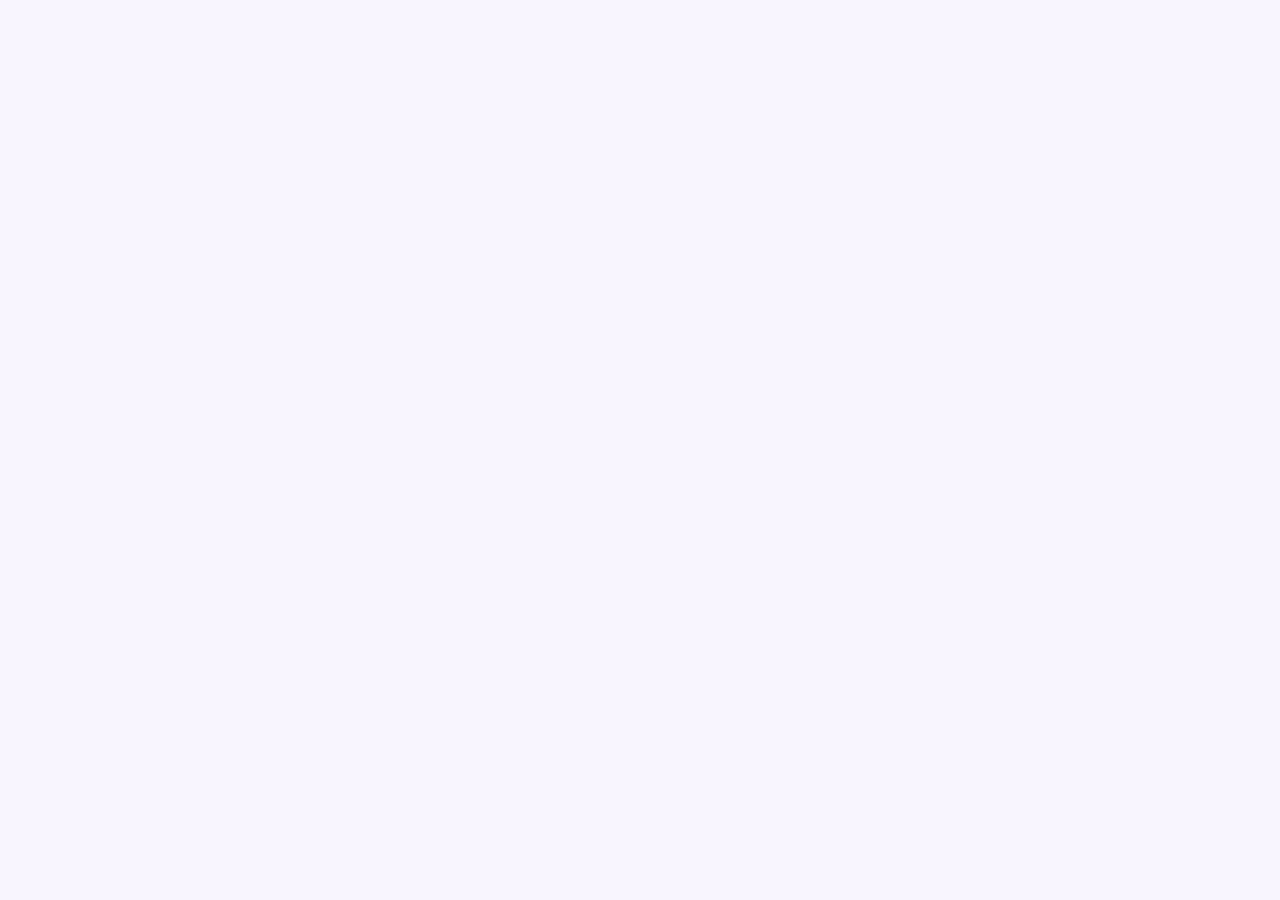
==== research.html @ 68baadb0 "Adição de novos elementos" ====
<!DOCTYPE html>
<html lang="pt-BR">
<head>
    <meta charset="UTF-8">
    <meta name="viewport" content="width=device-width, initial-scale=1.0">
    <title>Pesquisa - Plaquet.AI</title>
    <link href="https://fonts.googleapis.com/css2?family=Roboto:wght@400;700&display=swap" rel="stylesheet">
    <link rel="stylesheet" href="styles.css">
</head>
<body>
    <!-- ...header and nav from index.html... -->

    <div class="section-container">
        <div class="card">
            <h2>Metodologia</h2>
            <div class="timeline">
                <div class="timeline-item">
                    <h3>Coleta de Dados</h3>
                    <p>Processo de aquisição e preparação das imagens microscópicas.</p>
                </div>
                <div class="timeline-item">
                    <h3>Processamento de Imagens</h3>
                    <p>Técnicas avançadas de processamento digital.</p>
                </div>
                <!-- Add more timeline items -->
            </div>
        </div>

        <div class="card">
            <h2>Publicações</h2>
            <div class="publications-grid">
                <!-- Add publication cards -->
            </div>
        </div>
    </div>

    <!-- ...footer and scripts... -->
</body>
</html>
---- styles.css ----
:root {
  --primary-color: #6a1b9a;
  --secondary-color: #9c27b0;
  --accent-color: #e1bee7;
  --text-color: #333;
  --bg-color: #f8f5ff;
  --card-bg: white;
  --gradient: linear-gradient(135deg, #6a1b9a, #9c27b0);
  --transition: all 0.3s ease;
}

[data-theme="dark"] {
  --primary-color: #4a148c;
  --secondary-color: #6a1b9a;
  --text-color: #e1e1e1;
  --bg-color: #1a1a1a;
  --card-bg: #2d2d2d;
  --accent-color: #7c4dff;
}

body {
  font-family: 'Roboto', sans-serif;
  margin: 0;
  padding: 0;
  background-color: var(--bg-color);
  color: var(--text-color);
  transition: var(--transition);
}

header {
  background-color: var(--primary-color);
  padding: 2rem;
  position: relative;
  overflow: hidden;
}

.header-content {
  position: relative;
  z-index: 2;
  max-width: 1200px;
  margin: 0 auto;
  text-align: center;
}

.nav-container {
  background-color: var(--secondary-color);
  position: sticky;
  top: 0;
  z-index: 100;
}

nav {
  max-width: 1200px;
  margin: 0 auto;
  padding: 1rem;
  display: flex;
  justify-content: space-between;
  align-items: center;
}

.theme-toggle {
  background: none;
  border: none;
  color: white;
  cursor: pointer;
  font-size: 1.5rem;
}

.section-container {
  max-width: 1200px;
  margin: 0 auto;
  padding: 2rem;
  opacity: 0;
  transform: translateY(20px);
  transition: var(--transition);
}

.section-container.visible {
  opacity: 1;
  transform: translateY(0);
}

.card {
  background-color: var(--card-bg);
  border-radius: 10px;
  padding: 2rem;
  margin: 1rem 0;
  box-shadow: 0 4px 6px rgba(0, 0, 0, 0.1);
  transition: var(--transition);
}

.card:hover {
  transform: translateY(-5px);
  box-shadow: 0 6px 12px rgba(0, 0, 0, 0.15);
}

.team-grid {
  display: grid;
  grid-template-columns: repeat(auto-fit, minmax(250px, 1fr));
  gap: 2rem;
  margin-top: 2rem;
}

.team-member {
  text-align: center;
}

.team-member img {
  width: 150px;
  height: 150px;
  border-radius: 50%;
  object-fit: cover;
  margin-bottom: 1rem;
  transition: var(--transition);
}

.team-member:hover img {
  transform: scale(1.1);
}

.gallery {
  display: grid;
  grid-template-columns: repeat(auto-fit, minmax(300px, 1fr));
  gap: 1.5rem;
  padding: 1rem;
}
.gallery-item {
  position: relative;
  overflow: hidden;
  border-radius: 10px;
  aspect-ratio: 16/9;
}

.gallery-item img {
  width: 100%;
  height: 100%;
  object-fit: cover;
  transition: var(--transition);
}

.gallery-item:hover img {
  transform: scale(1.1);
}

.timeline {
  position: relative;
  max-width: 800px;
  margin: 0 auto;
}

.timeline-item {
  padding: 2rem;
  position: relative;
  margin-left: 2rem;
  border-left: 2px solid var(--primary-color);
}

.progress-bar {
  height: 6px;
  background: var(--gradient);
  border-radius: 3px;
  margin: 1rem 0;
}

.stats-grid {
  display: grid;
  grid-template-columns: repeat(auto-fit, minmax(200px, 1fr));
  gap: 1rem;
}

.stat-card {
  background: var(--gradient);
  color: white;
  padding: 1.5rem;
  border-radius: 10px;
  text-align: center;
}

.publications-grid {
  display: grid;
  grid-template-columns: repeat(auto-fit, minmax(250px, 1fr));
  gap: 2rem;
}

.publication-card {
  background: var(--card-bg);
  border-radius: 10px;
  padding: 1.5rem;
  box-shadow: 0 4px 6px rgba(0, 0, 0, 0.1);
}

@media (max-width: 768px) {
  nav {
    flex-direction: column;
    gap: 1rem;
  }
  
  .section-container {
    padding: 1rem;
  }
}
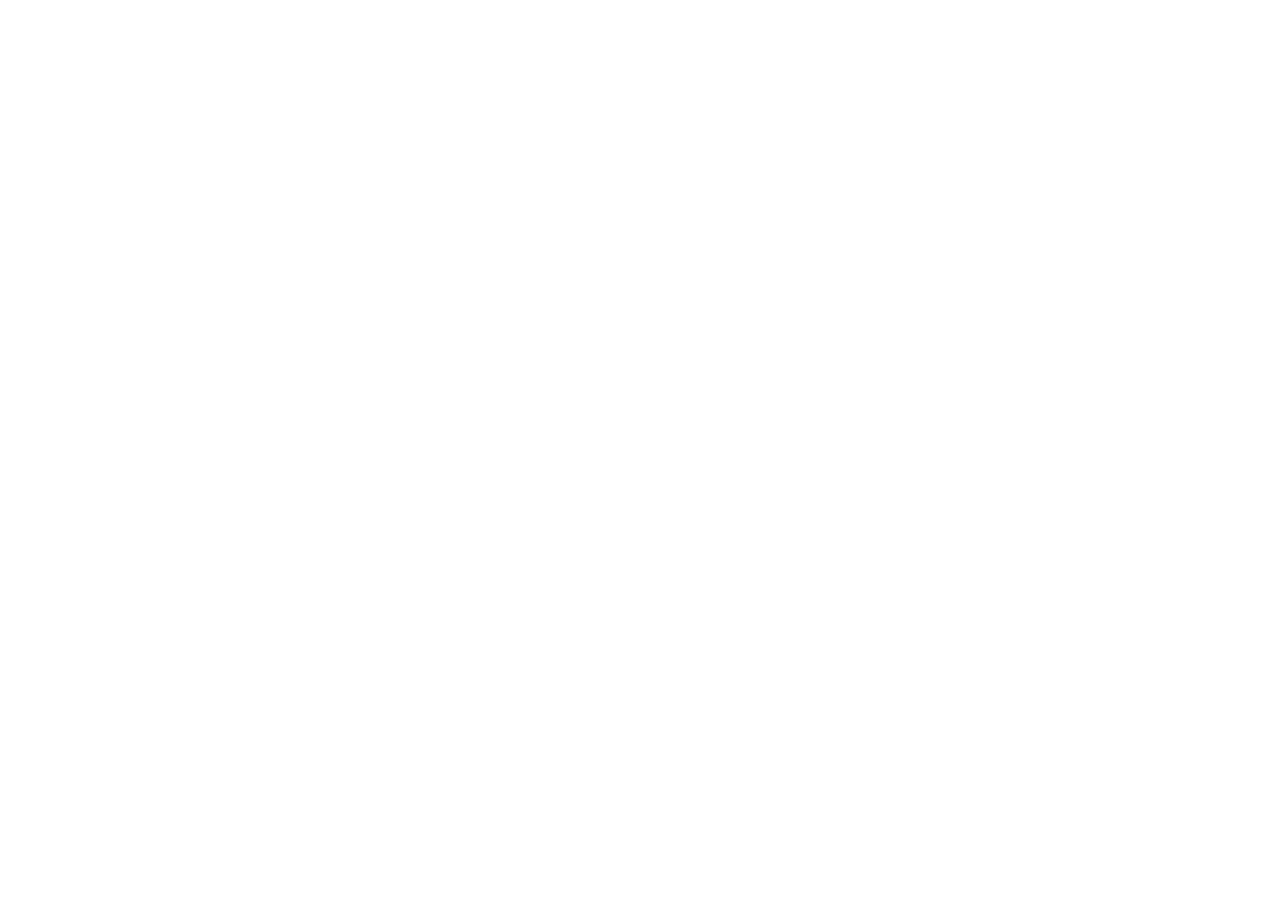
==== commit 13d9d060: "acabaaa" ====
--- a/research.html
+++ b/research.html
@@ -1,12 +1,18 @@
 <!DOCTYPE html>
 <html lang="pt-BR">
+
 <head>
     <meta charset="UTF-8">
     <meta name="viewport" content="width=device-width, initial-scale=1.0">
     <title>Pesquisa - Plaquet.AI</title>
-    <link href="https://fonts.googleapis.com/css2?family=Roboto:wght@400;700&display=swap" rel="stylesheet">
+    <link rel="preconnect" href="https://fonts.googleapis.com">
+    <link rel="preconnect" href="https://fonts.gstatic.com" crossorigin>
+    <link
+        href="https://fonts.googleapis.com/css2?family=Roboto:wght@300;400;500;700&family=Inter:wght@400;600&display=swap"
+        rel="stylesheet">
     <link rel="stylesheet" href="styles.css">
 </head>
+
 <body>
     <!-- ...header and nav from index.html... -->
 
@@ -36,4 +42,5 @@
 
     <!-- ...footer and scripts... -->
 </body>
-</html>
+
+</html>--- a/styles.css
+++ b/styles.css
@@ -2,60 +2,169 @@
   --primary-color: #6a1b9a;
   --secondary-color: #9c27b0;
   --accent-color: #e1bee7;
-  --text-color: #333;
-  --bg-color: #f8f5ff;
-  --card-bg: white;
+  --text-color: #2c3e50;
+  --bg-color: #ffffff;
+  --card-bg: #f8f9fa;
+  --card-text: #333333;
+  --nav-text: #ffffff;
   --gradient: linear-gradient(135deg, #6a1b9a, #9c27b0);
+  --card-shadow: 0 8px 16px rgba(106, 27, 154, 0.1);
+  --text-light: #ffffff;
+  --text-dark: #333333;
+  --footer-bg: #4a148c;
   --transition: all 0.3s ease;
 }
 
 [data-theme="dark"] {
-  --primary-color: #4a148c;
+  --primary-color: #9c27b0;
   --secondary-color: #6a1b9a;
-  --text-color: #e1e1e1;
+  --text-color: #f1f1f1;
   --bg-color: #1a1a1a;
   --card-bg: #2d2d2d;
-  --accent-color: #7c4dff;
-}
-
+  --card-text: #ffffff;
+  --accent-color: #ce93d8;
+}
+
+/* Configuração de fontes */
 body {
-  font-family: 'Roboto', sans-serif;
+  font-family: 'Roboto', -apple-system, BlinkMacSystemFont, 'Segoe UI', Oxygen, Ubuntu, Cantarell, sans-serif;
+  background-color: var(--bg-color);
+  color: var(--text-color);
+  line-height: 1.6;
   margin: 0;
   padding: 0;
-  background-color: var(--bg-color);
+  transition: var(--transition);
+  min-height: 100vh;
+}
+
+h1,
+h2,
+h3,
+h4,
+h5,
+h6 {
+  font-family: 'Inter', 'Roboto', sans-serif;
   color: var(--text-color);
-  transition: var(--transition);
-}
-
+  margin-bottom: 1rem;
+}
+
+/* Header modernizado */
 header {
-  background-color: var(--primary-color);
+  background: var(--gradient);
+  min-height: 60vh;
+  display: flex;
+  align-items: center;
+  justify-content: center;
+  position: relative;
+  overflow: hidden;
+}
+
+header::before {
+  content: '';
+  position: absolute;
+  top: 0;
+  left: 0;
+  right: 0;
+  bottom: 0;
+  background: linear-gradient(45deg, rgba(106, 27, 154, 0.8), rgba(156, 39, 176, 0.8));
+  z-index: 1;
+}
+
+/* Corrigir visibilidade do header */
+.header-content {
+  color: #ffffff;
+  text-shadow: 0 2px 4px rgba(0, 0, 0, 0.3);
+  z-index: 2;
+  position: relative;
+  max-width: 800px;
   padding: 2rem;
-  position: relative;
-  overflow: hidden;
-}
-
-.header-content {
-  position: relative;
-  z-index: 2;
-  max-width: 1200px;
-  margin: 0 auto;
-  text-align: center;
+}
+
+.header-content h1 {
+  font-size: 3.5rem;
+  margin-bottom: 1rem;
+  text-shadow: 2px 2px 4px rgba(0, 0, 0, 0.2);
+}
+
+.header-content p {
+  font-size: 1.5rem;
+  margin-bottom: 2rem;
+  opacity: 0.9;
+}
+
+.btn-primary {
+  background: var(--accent-color);
+  color: var(--primary-color);
+  padding: 1rem 2rem;
+  border-radius: 30px;
+  text-decoration: none;
+  font-weight: bold;
+  transition: transform 0.3s, box-shadow 0.3s;
+  display: inline-block;
+}
+
+.btn-primary:hover {
+  transform: translateY(-2px);
+  box-shadow: 0 4px 12px rgba(0, 0, 0, 0.2);
 }
 
 .nav-container {
-  background-color: var(--secondary-color);
+  background: rgba(255, 255, 255, 0.1);
+  backdrop-filter: blur(10px);
+  border-bottom: 1px solid rgba(255, 255, 255, 0.1);
   position: sticky;
   top: 0;
   z-index: 100;
+  -webkit-overflow-scrolling: touch;
 }
 
 nav {
   max-width: 1200px;
   margin: 0 auto;
-  padding: 1rem;
+  padding: 1rem 2rem;
   display: flex;
   justify-content: space-between;
   align-items: center;
+}
+
+.nav-links {
+  display: flex;
+  gap: 2rem;
+}
+
+/* Corrigir visibilidade da navegação */
+.nav-links a {
+  color: var(--primary-color);
+  background: rgba(255, 255, 255, 0.9);
+  padding: 0.8rem 1.5rem;
+  border-radius: 25px;
+  font-weight: 500;
+  transition: all 0.3s ease;
+  text-decoration: none;
+}
+
+[data-theme="dark"] .nav-links a {
+  color: var(--accent-color);
+}
+
+.nav-links a::after {
+  content: '';
+  position: absolute;
+  bottom: 0;
+  left: 0;
+  width: 0;
+  height: 2px;
+  background: var(--accent-color);
+  transition: width 0.3s;
+}
+
+.nav-links a:hover::after {
+  width: 100%;
+}
+
+.nav-links a:hover {
+  background: var(--accent-color);
+  color: var(--text-dark);
 }
 
 .theme-toggle {
@@ -73,6 +182,7 @@
   opacity: 0;
   transform: translateY(20px);
   transition: var(--transition);
+  width: 90%;
 }
 
 .section-container.visible {
@@ -80,13 +190,44 @@
   transform: translateY(0);
 }
 
+/* Corrigir visibilidade dos cards */
 .card {
-  background-color: var(--card-bg);
+  background: var(--card-bg);
+  color: var(--card-text);
   border-radius: 10px;
   padding: 2rem;
   margin: 1rem 0;
-  box-shadow: 0 4px 6px rgba(0, 0, 0, 0.1);
+  box-shadow: 0 4px 15px rgba(0, 0, 0, 0.1);
+  border: 1px solid rgba(0, 0, 0, 0.05);
   transition: var(--transition);
+  width: 100%;
+  box-sizing: border-box;
+  margin-bottom: 2rem;
+}
+
+.card-featured {
+  background: var(--gradient);
+  color: #ffffff;
+  border-radius: 20px;
+  padding: 2rem;
+  margin: 2rem 0;
+}
+
+.card-featured h2,
+.card-featured p,
+.carousel-item h2,
+.carousel-item p,
+.stat-card h3,
+.stat-card p {
+  color: #ffffff;
+  text-shadow: 0 1px 2px rgba(0, 0, 0, 0.2);
+}
+
+.card-glass {
+  background: rgba(255, 255, 255, 0.1);
+  backdrop-filter: blur(10px);
+  border: 1px solid rgba(255, 255, 255, 0.2);
+  border-radius: 15px;
 }
 
 .card:hover {
@@ -124,6 +265,7 @@
   gap: 1.5rem;
   padding: 1rem;
 }
+
 .gallery-item {
   position: relative;
   overflow: hidden;
@@ -153,6 +295,8 @@
   position: relative;
   margin-left: 2rem;
   border-left: 2px solid var(--primary-color);
+  background: var(--card-bg);
+  margin-bottom: 1.5rem;
 }
 
 .progress-bar {
@@ -176,6 +320,58 @@
   text-align: center;
 }
 
+.stats-container {
+  display: grid;
+  grid-template-columns: repeat(auto-fit, minmax(200px, 1fr));
+  gap: 1.5rem;
+  margin: 2rem 0;
+}
+
+.stat-box {
+  background: var(--card-bg);
+  color: var(--card-text);
+  padding: 1.5rem;
+  border-radius: 15px;
+  text-align: center;
+  box-shadow: var(--card-shadow);
+  transition: transform 0.3s;
+  border: 2px solid var(--accent-color);
+}
+
+.stat-box:hover {
+  transform: translateY(-5px);
+}
+
+.stats-container .stat-box h3 {
+  font-size: 2.5rem;
+  color: var(--primary-color);
+  margin-bottom: 0.5rem;
+}
+
+.feature-grid {
+  display: grid;
+  grid-template-columns: repeat(auto-fit, minmax(300px, 1fr));
+  gap: 2rem;
+  margin: 2rem 0;
+}
+
+.feature-card {
+  border: 1px solid rgba(106, 27, 154, 0.1);
+  background: var(--card-bg);
+  color: var(--card-text);
+  padding: 2rem;
+  border-radius: 15px;
+  box-shadow: var(--card-shadow);
+  display: flex;
+  flex-direction: column;
+  gap: 1rem;
+}
+
+.feature-icon {
+  font-size: 2.5rem;
+  color: var(--accent-color);
+}
+
 .publications-grid {
   display: grid;
   grid-template-columns: repeat(auto-fit, minmax(250px, 1fr));
@@ -189,13 +385,739 @@
   box-shadow: 0 4px 6px rgba(0, 0, 0, 0.1);
 }
 
+.carousel {
+  position: relative;
+  overflow: hidden;
+  border-radius: 15px;
+  margin: 2rem 0;
+  width: 100%;
+}
+
+.carousel-inner {
+  display: flex;
+  transition: transform 0.5s ease-in-out;
+  position: relative;
+  width: 100%;
+  height: 300px;
+}
+
+.carousel-item {
+  min-width: 100%;
+  padding: 2rem;
+  background: var(--gradient);
+  color: var(--text-light);
+}
+
+.carousel-controls {
+  position: absolute;
+  bottom: 1rem;
+  left: 50%;
+  transform: translateX(-50%);
+  display: flex;
+  gap: 0.5rem;
+}
+
+.carousel-dot {
+  width: 10px;
+  height: 10px;
+  border-radius: 50%;
+  background: rgba(255, 255, 255, 0.5);
+  cursor: pointer;
+}
+
+.carousel-dot.active {
+  background: white;
+}
+
+.faq-container {
+  max-width: 800px;
+  margin: 2rem auto;
+}
+
+.faq-item {
+  background: var(--card-bg);
+  border-radius: 10px;
+  margin-bottom: 1rem;
+  overflow: hidden;
+}
+
+.faq-question {
+  padding: 1.5rem;
+  cursor: pointer;
+  display: flex;
+  justify-content: space-between;
+  align-items: center;
+  font-weight: 500;
+}
+
+.faq-answer {
+  padding: 0 1.5rem;
+  max-height: 0;
+  overflow: hidden;
+  transition: max-height 0.3s ease, padding 0.3s ease;
+  background: var(--card-bg);
+  color: var(--text-color);
+}
+
+.faq-item.active .faq-answer {
+  max-height: 300px;
+  padding: 1.5rem;
+}
+
+.progress-container {
+  position: fixed;
+  top: 0;
+  left: 0;
+  width: 100%;
+  height: 4px;
+  z-index: 1000;
+}
+
+.progress-bar {
+  height: 100%;
+  background: var(--gradient);
+  width: 0;
+  transition: width 0.3s ease;
+}
+
 @media (max-width: 768px) {
   nav {
     flex-direction: column;
     gap: 1rem;
   }
-  
+
   .section-container {
     padding: 1rem;
   }
-}
+
+  .header-content h1 {
+    font-size: 2.5rem;
+  }
+
+  .header-content p {
+    font-size: 1.2rem;
+  }
+}
+
+/* Novos elementos modernos */
+.floating-action-button {
+  position: fixed;
+  bottom: 2rem;
+  right: 2rem;
+  width: 60px;
+  height: 60px;
+  border-radius: 50%;
+  background: var(--gradient);
+  color: white;
+  box-shadow: var(--card-shadow);
+  display: flex;
+  align-items: center;
+  justify-content: center;
+  cursor: pointer;
+  z-index: 100;
+  transition: transform 0.3s;
+}
+
+.floating-action-button:hover {
+  transform: scale(1.1);
+}
+
+.tech-stack-grid {
+  display: grid;
+  grid-template-columns: repeat(auto-fit, minmax(150px, 1fr));
+  gap: 1rem;
+  margin: 2rem 0;
+}
+
+.tech-item {
+  background: var(--card-bg);
+  padding: 1.5rem;
+  border-radius: 10px;
+  text-align: center;
+  box-shadow: var(--card-shadow);
+  transition: transform 0.3s;
+}
+
+.notification-badge {
+  position: relative;
+  display: inline-flex;
+}
+
+.badge {
+  position: absolute;
+  top: -8px;
+  right: -8px;
+  background: var(--accent-color);
+  color: var(--text-dark);
+  border-radius: 50%;
+  padding: 0.25rem 0.5rem;
+  font-size: 0.75rem;
+}
+
+.testimonial-card {
+  background: var(--card-bg);
+  padding: 3rem 2rem 2rem;
+  border-radius: 15px;
+  position: relative;
+  margin-top: 3rem;
+  text-align: center;
+}
+
+.testimonial-card blockquote {
+  font-size: 1.1rem;
+  color: var(--text-color);
+  margin: 1rem 0;
+}
+
+.testimonial-avatar {
+  width: 80px;
+  height: 80px;
+  border-radius: 50%;
+  position: absolute;
+  top: -40px;
+  left: 50%;
+  transform: translateX(-50%);
+  border: 4px solid var(--accent-color);
+}
+
+.timeline-modern {
+  position: relative;
+  padding: 2rem 0;
+}
+
+.timeline-modern::before {
+  content: '';
+  position: absolute;
+  top: 0;
+  left: 50%;
+  transform: translateX(-50%);
+  width: 2px;
+  height: 100%;
+  background: var(--gradient);
+}
+
+.timeline-item-modern {
+  width: 45%;
+  margin: 2rem 0;
+  position: relative;
+  transform: translateX(-100%);
+  opacity: 0;
+  transition: all 0.6s ease;
+}
+
+.timeline-item-modern:nth-child(even) {
+  transform: translateX(100%);
+  margin-left: auto;
+}
+
+.timeline-item-modern.visible {
+  opacity: 1;
+  transform: translateX(0);
+}
+
+/* Footer modernizado */
+footer {
+  background: var(--footer-bg);
+  color: var(--text-light);
+  padding: 4rem 0;
+  margin-top: 4rem;
+}
+
+.footer-content {
+  max-width: 1200px;
+  margin: 0 auto;
+  display: grid;
+  grid-template-columns: repeat(auto-fit, minmax(250px, 1fr));
+  gap: 2rem;
+  padding: 0 2rem;
+}
+
+.footer-section {
+  display: flex;
+  flex-direction: column;
+  gap: 1rem;
+}
+
+.footer-section h3 {
+  color: var(--accent-color);
+  margin-bottom: 1rem;
+}
+
+.footer-links {
+  list-style: none;
+  padding: 0;
+}
+
+.footer-links li {
+  margin-bottom: 0.5rem;
+}
+
+.footer-links a {
+  color: var(--text-light);
+  text-decoration: none;
+  opacity: 0.8;
+  transition: opacity 0.3s;
+}
+
+.footer-links a:hover {
+  opacity: 1;
+}
+
+.footer-bottom {
+  text-align: center;
+  padding-top: 2rem;
+  margin-top: 2rem;
+  border-top: 1px solid rgba(255, 255, 255, 0.1);
+}
+
+.social-links {
+  display: flex;
+  gap: 1rem;
+  justify-content: center;
+  margin-top: 1rem;
+}
+
+.social-links a {
+  color: var(--text-light);
+  font-size: 1.5rem;
+  opacity: 0.8;
+  transition: opacity 0.3s, transform 0.3s;
+}
+
+.social-links a:hover {
+  opacity: 1;
+  transform: translateY(-2px);
+}
+
+/* Elementos flutuantes */
+.floating-element {
+  animation: float 6s ease-in-out infinite;
+}
+
+@keyframes float {
+  0% {
+    transform: translateY(0px);
+  }
+
+  50% {
+    transform: translateY(-20px);
+  }
+
+  100% {
+    transform: translateY(0px);
+  }
+}
+
+/* Timeline moderna atualizada */
+.timeline-section {
+  padding: 4rem 0;
+  background: var(--bg-color);
+}
+
+.timeline-container {
+  max-width: 1000px;
+  margin: 0 auto;
+  position: relative;
+  padding: 2rem 0;
+}
+
+.timeline-container::before {
+  content: '';
+  position: absolute;
+  width: 4px;
+  height: 100%;
+  background: var(--gradient);
+  left: 50%;
+  transform: translateX(-50%);
+  border-radius: 2px;
+}
+
+.timeline-item {
+  width: calc(50% - 2rem);
+  margin: 2rem 0;
+  position: relative;
+  padding: 1.5rem;
+  background: var(--card-bg);
+  border-radius: 15px;
+  box-shadow: var(--card-shadow);
+  transition: transform 0.3s;
+}
+
+.timeline-item:hover {
+  transform: scale(1.03);
+}
+
+.timeline-item::before {
+  content: '';
+  position: absolute;
+  width: 20px;
+  height: 20px;
+  background: var(--primary-color);
+  border-radius: 50%;
+  top: 50%;
+  transform: translateY(-50%);
+}
+
+.timeline-item:nth-child(odd) {
+  margin-right: calc(50% + 2rem);
+}
+
+.timeline-item:nth-child(even) {
+  margin-left: calc(50% + 2rem);
+}
+
+.timeline-item:nth-child(odd)::before {
+  right: -3rem;
+}
+
+.timeline-item:nth-child(even)::before {
+  left: -3rem;
+}
+
+.timeline-date {
+  color: var(--accent-color);
+  font-weight: bold;
+  font-size: 1.2rem;
+  margin-bottom: 0.5rem;
+  font-weight: 600;
+}
+
+/* Elementos animados */
+.animated-shape {
+  position: absolute;
+  opacity: 0.1;
+  z-index: 0;
+  pointer-events: none;
+}
+
+.shape-1 {
+  top: 20%;
+  left: 10%;
+  animation: rotate 20s linear infinite;
+}
+
+.shape-2 {
+  top: 60%;
+  right: 10%;
+  animation: rotate 15s linear infinite reverse;
+}
+
+@keyframes rotate {
+  from {
+    transform: rotate(0deg);
+  }
+
+  to {
+    transform: rotate(360deg);
+  }
+}
+
+/* Animações de scroll */
+.fade-in {
+  opacity: 0;
+  transform: translateY(20px);
+  transition: opacity 0.6s ease-out, transform 0.6s ease-out;
+}
+
+.fade-in.visible {
+  opacity: 1;
+  transform: translateY(0);
+  transform: translateY(0);
+}
+
+/* Enhanced mobile responsive styles */
+@media (max-width: 768px) {
+  .header-content h1 {
+    font-size: 2rem;
+  }
+
+  .header-content p {
+    font-size: 1.1rem;
+  }
+
+  .nav-container {
+    padding: 0.5rem;
+  }
+
+  .nav-links {
+    flex-direction: column;
+    gap: 0.5rem;
+    width: 100%;
+    text-align: center;
+  }
+
+  .nav-links a {
+    display: block;
+    padding: 0.8rem;
+  }
+
+  .feature-grid {
+    grid-template-columns: 1fr;
+    gap: 1rem;
+  }
+
+  .timeline-container::before {
+    left: 0;
+  }
+
+  .timeline-item {
+    width: calc(100% - 3rem);
+    margin-left: 3rem !important;
+    margin-right: 0 !important;
+  }
+
+  .timeline-item::before {
+    left: -3rem !important;
+    right: auto !important;
+  }
+
+  .footer-content {
+    grid-template-columns: 1fr;
+    text-align: center;
+  }
+
+  .tech-stack-grid {
+    grid-template-columns: repeat(auto-fit, minmax(120px, 1fr));
+  }
+
+  .carousel-item {
+    padding: 1.5rem;
+  }
+
+  .floating-action-button {
+    bottom: 1rem;
+    right: 1rem;
+    width: 50px;
+    height: 50px;
+  }
+
+  .header-content {
+    padding: 1rem;
+  }
+
+  .btn {
+    display: block;
+    margin: 1rem auto;
+    width: fit-content;
+  }
+
+  .team {
+    padding: 1rem;
+  }
+
+  .carousel-inner {
+    height: 400px;
+  }
+
+  .stat-box h3 {
+    font-size: 2rem;
+  }
+}
+
+/* Tablet responsive styles */
+@media (min-width: 769px) and (max-width: 1024px) {
+  .feature-grid {
+    grid-template-columns: repeat(2, 1fr);
+  }
+
+  .header-content {
+    width: 90%;
+  }
+
+  .timeline-item {
+    width: calc(50% - 3rem);
+  }
+}
+
+/* Touch device optimizations */
+@media (hover: none) {
+  .nav-links a:hover {
+    background: var(--accent-color);
+  }
+
+  .card:hover {
+    transform: none;
+    box-shadow: var(--card-shadow);
+  }
+
+  .floating-action-button:active {
+    transform: scale(0.95);
+  }
+}
+
+/* Novo elemento: Banner flutuante de novidades */
+.news-banner {
+  position: fixed;
+  bottom: 80px;
+  right: 20px;
+  background: var(--gradient);
+  color: white;
+  padding: 15px 25px;
+  border-radius: 12px;
+  box-shadow: 0 4px 15px rgba(106, 27, 154, 0.3);
+  z-index: 99;
+  animation: bounce 2 seconds infinite;
+  cursor: pointer;
+}
+
+@keyframes bounce {
+
+  0%,
+  100% {
+    transform: translateY(0);
+  }
+
+  50% {
+    transform: translateY(-10px);
+  }
+}
+
+/* Ajustar contraste para textos sobre fundos escuros */
+.card-featured h2,
+.card-featured p,
+.carousel-item h2,
+.carousel-item p,
+.stat-card h3,
+.stat-card p {
+  color: #ffffff;
+  text-shadow: 0 1px 2px rgba(0, 0, 0, 0.2);
+}
+
+/* Corrigir layout cards */
+.card {
+  width: 100%;
+  box-sizing: border-box;
+  margin-bottom: 2rem;
+}
+
+/* Corrigir FAQ section */
+.faq-answer {
+  padding: 0 1.5rem;
+  max-height: 0;
+  overflow: hidden;
+  transition: max-height 0.3s ease, padding 0.3s ease;
+  background: var(--card-bg);
+  color: var(--text-color);
+}
+
+/* Ajustar team section */
+.team {
+  display: grid;
+  grid-template-columns: repeat(auto-fit, minmax(250px, 1fr));
+  gap: 2rem;
+  padding: 2rem;
+}
+
+/* Corrigir testimonials layout */
+.testimonial-card {
+  padding: 3rem 2rem 2rem;
+  text-align: center;
+  margin-top: 3rem;
+}
+
+.testimonial-card blockquote {
+  font-size: 1.1rem;
+  color: var(--text-color);
+  margin: 1rem 0;
+}
+
+/* Ajustar carousel */
+.carousel {
+  position: relative;
+  width: 100%;
+  margin: 0 auto;
+}
+
+.carousel-inner {
+  position: relative;
+  width: 100%;
+  height: 300px;
+}
+
+/* Ajustar stats layout */
+.stats-container .stat-box h3 {
+  font-size: 2.5rem;
+  color: var(--primary-color);
+  margin-bottom: 0.5rem;
+}
+
+/* Melhorar botões */
+.btn {
+  display: inline-block;
+  padding: 1rem 2rem;
+  border-radius: 30px;
+  text-decoration: none;
+  font-weight: 600;
+  transition: all 0.3s ease;
+}
+
+.btn-primary {
+  background: #ffffff;
+  color: var(--primary-color);
+}
+
+.btn-outline {
+  border: 2px solid #ffffff;
+  color: #ffffff;
+  margin-left: 1rem;
+}
+
+/* Corrigir seção de impacto */
+#impact .card {
+  background: var(--gradient);
+  color: #ffffff;
+}
+
+#impact h2,
+#impact p {
+  color: #ffffff;
+}
+
+/* Ajustar timeline */
+.timeline-item {
+  background: var(--card-bg);
+  margin-bottom: 1.5rem;
+  position: relative;
+}
+
+.timeline-date {
+  font-weight: 600;
+  color: var(--accent-color);
+}
+
+/* Corrigir layout mobile */
+@media (max-width: 768px) {
+  .header-content {
+    padding: 1rem;
+  }
+
+  .btn {
+    display: block;
+    margin: 1rem auto;
+    width: fit-content;
+  }
+
+  .team {
+    padding: 1rem;
+  }
+
+  .carousel-inner {
+    height: 400px;
+  }
+
+  .stat-box h3 {
+    font-size: 2rem;
+  }
+}
+
+/* Ajustar espaçamentos */
+.section-container>*+* {
+  margin-top: 2rem;
+}
+
+/* Melhorar legibilidade de links */
+.nav-links a,
+.footer-links a {
+  opacity: 0.9;
+  font-weight: 500;
+}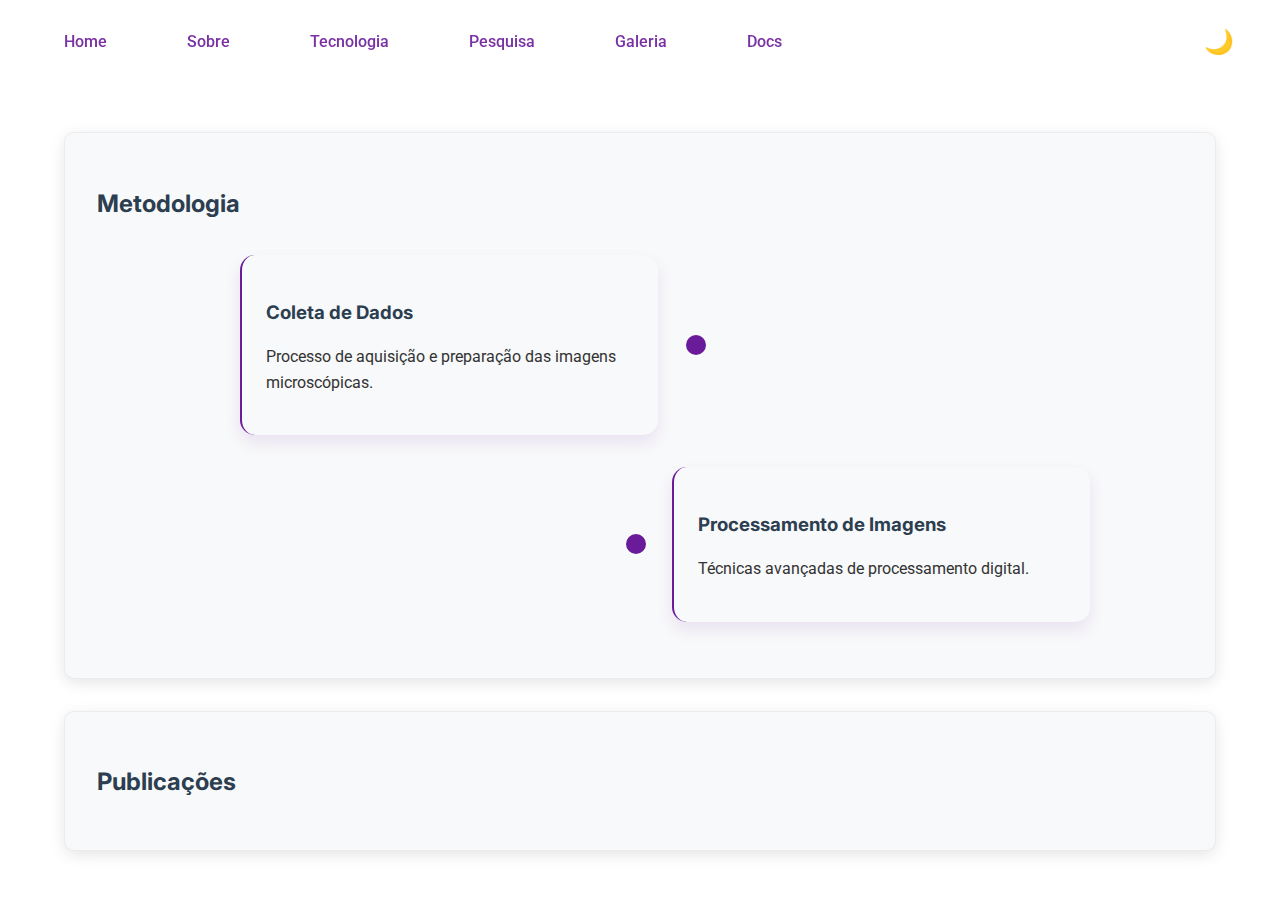
==== commit 8293e7ad: "Atualização de páginas" ====
--- a/research.html
+++ b/research.html
@@ -14,7 +14,20 @@
 </head>
 
 <body>
-    <!-- ...header and nav from index.html... -->
+    <div class="nav-container">
+        <nav>
+            <button class="nav-toggle" aria-label="Toggle menu">☰</button>
+            <div class="nav-links">
+                <a href="index.html">Home</a>
+                <a href="index.html#about">Sobre</a>
+                <a href="index.html#features">Tecnologia</a>
+                <a href="research.html">Pesquisa</a>
+                <a href="gallery.html">Galeria</a>
+                <a href="documentation.html">Docs</a>
+            </div>
+            <button id="theme-toggle" class="theme-toggle">🌙</button>
+        </nav>
+    </div>
 
     <div class="section-container">
         <div class="card">
@@ -40,7 +53,7 @@
         </div>
     </div>
 
-    <!-- ...footer and scripts... -->
+    <script src="script.js"></script>
 </body>
 
 </html>--- a/styles.css
+++ b/styles.css
@@ -837,6 +837,7 @@
 
   .nav-container {
     padding: 0.5rem;
+    position: relative;
   }
 
   .nav-links {
@@ -844,6 +845,22 @@
     gap: 0.5rem;
     width: 100%;
     text-align: center;
+    display: none;
+    position: absolute;
+    top: 100%;
+    left: 0;
+    background: var(--bg-color);
+    padding: 1rem;
+    box-shadow: 0 4px 6px rgba(0,0,0,0.1);
+  }
+
+  .nav-links.active {
+    display: flex;
+    flex-direction: column;
+  }
+
+  .nav-toggle {
+    display: block;
   }
 
   .nav-links a {
@@ -903,6 +920,7 @@
 
   .team {
     padding: 1rem;
+    grid-template-columns: 1fr;
   }
 
   .carousel-inner {
@@ -1120,4 +1138,87 @@
 .footer-links a {
   opacity: 0.9;
   font-weight: 500;
+}
+
+/* Timeline improvements */
+.timeline-container {
+  padding: 2rem 1rem;
+  position: relative;
+  max-width: 1200px;
+  margin: 0 auto;
+}
+
+@media (max-width: 768px) {
+  .timeline-container::before {
+    left: 20px;
+  }
+
+  .timeline-item {
+    width: calc(100% - 50px);
+    margin-left: 50px !important;
+  }
+
+  .timeline-item::before {
+    left: -40px !important;
+  }
+
+  .nav-container {
+    position: relative;
+  }
+
+  .nav-links {
+    display: none;
+    width: 100%;
+    position: absolute;
+    top: 100%;
+    left: 0;
+    background: var(--bg-color);
+    padding: 1rem;
+    box-shadow: 0 4px 6px rgba(0,0,0,0.1);
+  }
+
+  .nav-links.active {
+    display: flex;
+    flex-direction: column;
+  }
+
+  .nav-toggle {
+    display: block;
+  }
+
+  .header-content {
+    padding: 2rem 1rem;
+  }
+
+  .header-content h1 {
+    font-size: 2rem;
+  }
+
+  .feature-grid {
+    grid-template-columns: 1fr;
+  }
+
+  .stats-container {
+    grid-template-columns: 1fr;
+  }
+
+  .team {
+    grid-template-columns: 1fr;
+  }
+}
+
+/* Mobile menu button */
+.nav-toggle {
+  display: none;
+  background: none;
+  border: none;
+  color: var(--text-color);
+  font-size: 1.5rem;
+  cursor: pointer;
+}
+
+@media (max-width: 768px) {
+  .nav-toggle {
+    display: block;
+  }
 }